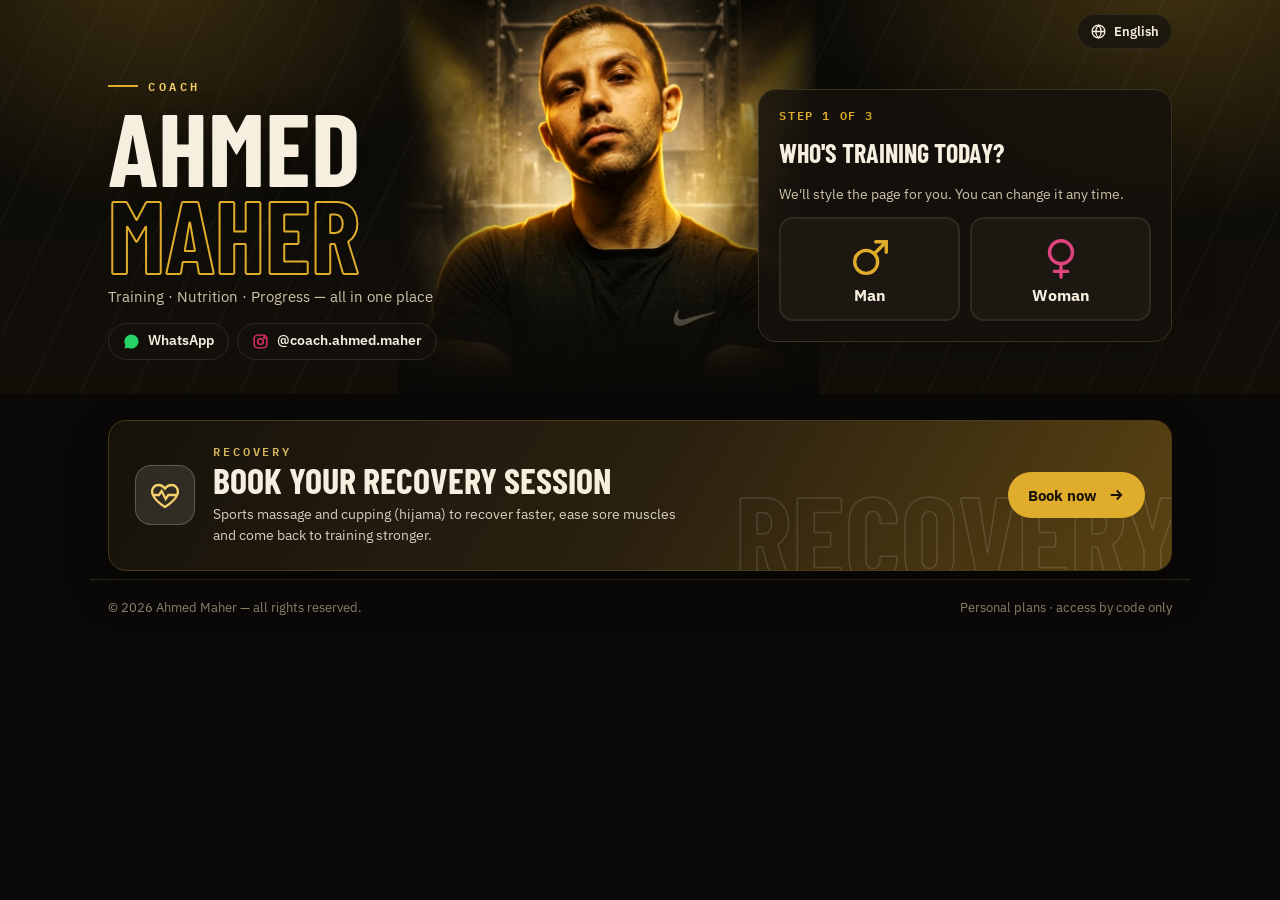
==== index.html @ c78ca532 "Add files via upload" ====
<!DOCTYPE html>
<html lang="en" data-g="m">
<head>
<meta charset="utf-8">
<meta name="viewport" content="width=device-width, initial-scale=1">
<meta name="robots" content="noindex, nofollow">
<meta name="theme-color" content="#0a0907">
<title>Coach Ahmed Maher</title>
<link rel="icon" type="image/png" href="assets/favicon.png">
<link rel="apple-touch-icon" href="assets/apple-touch-icon.png">
<link rel="preconnect" href="https://fonts.googleapis.com">
<link rel="preconnect" href="https://fonts.gstatic.com" crossorigin>
<link href="https://fonts.googleapis.com/css2?family=Barlow+Condensed:wght@600;700&family=IBM+Plex+Sans:wght@400;500;600;700&family=IBM+Plex+Mono:wght@500;600&family=IBM+Plex+Sans+Arabic:wght@400;600;700&family=Noto+Sans+Devanagari:wght@400;600;700&family=Poppins:wght@400;500;600;700;800&family=Noto+Naskh+Arabic:wght@400;600;700&family=Noto+Sans+Malayalam:wght@400;600;700&display=swap" rel="stylesheet">
<link rel="stylesheet" href="assets/style.css?v=13">
<link rel="stylesheet" href="assets/langs.css?v=13">
<link rel="stylesheet" href="assets/hub.css?v=13">
<script>try{var g=localStorage.getItem("amw-g");if(g)document.documentElement.dataset.g=g;}catch(e){}</script>
</head>
<body>
<section class="band">
  <div class="coachpic" aria-hidden="true"><img src="images/coach.jpg" alt="" draggable="false"></div>
  <div class="bar-top">
    <div class="pills"></div>
    <div class="langwrap">
      <button type="button" class="pill" id="globe" aria-haspopup="true" aria-expanded="false" aria-controls="langmenu">
        <svg width="17" height="17" viewBox="0 0 24 24" fill="none" stroke="currentColor" stroke-width="1.8" aria-hidden="true"><circle cx="12" cy="12" r="9"/><path d="M3 12h18M12 3c2.6 2.6 3.9 5.6 3.9 9s-1.3 6.4-3.9 9c-2.6-2.6-3.9-5.6-3.9-9S9.4 5.6 12 3Z"/></svg>
        <span id="langname">English</span>
      </button>
      <div class="langmenu" id="langmenu" role="menu" hidden></div>
    </div>
  </div>
  <div class="band-in">
    <div>
      <span class="role" data-i="role">Coach</span>
      <h1 class="word" dir="ltr"><span class="solid">AHMED</span><span class="outline">MAHER</span></h1>
      <p class="tagline" data-i="tagline"></p>
      <div class="contact" id="contact"></div>
    </div>
    <div class="panel">
      <!-- step 1: man / woman -->
      <div class="step" id="st1">
        <span class="stepno" data-i="s1">Step 1 of 3</span>
        <h2 data-i="chooseTitle">Who's training today?</h2>
        <p data-i="chooseSub"></p>
        <div class="gpick">
          <button type="button" class="gbtn m" data-gender="m" aria-pressed="false">
            <svg viewBox="0 0 48 48" fill="none" stroke="currentColor" stroke-width="3.5" stroke-linecap="round" aria-hidden="true"><circle cx="20" cy="28" r="12"/><path d="M29 19 41 7M30 7h11v11"/></svg>
            <span data-i="man">Man</span></button>
          <button type="button" class="gbtn f" data-gender="f" aria-pressed="false">
            <svg viewBox="0 0 48 48" fill="none" stroke="currentColor" stroke-width="3.5" stroke-linecap="round" aria-hidden="true"><circle cx="24" cy="18" r="12"/><path d="M24 30v14M17 38h14"/></svg>
            <span data-i="woman">Woman</span></button>
        </div>
      </div>
      <!-- step 2: workout / nutrition / report -->
      <div class="step" id="st2">
        <div class="stephead"><span class="stepno" data-i="s2">Step 2 of 3</span><button type="button" class="chg" data-back="st1"><span class="gi"></span><span class="gn"></span> · <span data-i="change">Change</span></button></div>
        <h2 data-i="pickTitle">What do you want to open?</h2>
        <p data-i="pickSub"></p>
        <div class="secs">
          <button type="button" class="sec sw" data-sec="w">
            <span class="sico" aria-hidden="true"><svg viewBox="0 0 48 48" fill="none" stroke="currentColor" stroke-width="3.4" stroke-linecap="round"><path d="M6 18v12M12 13v22M36 13v22M42 18v12M12 24h24"/></svg></span>
            <span class="stx"><b data-i="secW">My workout</b><small data-i="secWs"></small></span><span class="sarr" aria-hidden="true">›</span></button>
          <button type="button" class="sec sn" data-sec="n">
            <span class="sico" aria-hidden="true"><svg viewBox="0 0 48 48" fill="none" stroke="currentColor" stroke-width="3.2" stroke-linecap="round" stroke-linejoin="round"><path d="M24 14c-6-6-16-2-16 8 0 10 8 20 16 20s16-10 16-20c0-10-10-14-16-8Z"/><path d="M24 14c0-4 2-7 6-8"/></svg></span>
            <span class="stx"><b data-i="secN">My nutrition</b><small data-i="secNs"></small></span><span class="sarr" aria-hidden="true">›</span></button>
          <button type="button" class="sec sr" data-sec="r">
            <span class="sico" aria-hidden="true"><svg viewBox="0 0 48 48" fill="none" stroke="currentColor" stroke-width="3.4" stroke-linecap="round" stroke-linejoin="round"><path d="M8 40h32"/><path d="M12 34V24M20 34V18M28 34V26M36 34V12"/></svg></span>
            <span class="stx"><b data-i="secR">My report</b><small data-i="secRs"></small></span><span class="sarr" aria-hidden="true">›</span></button>
        </div>
      </div>
      <!-- step 3: code -->
      <form class="step" id="st3" autocomplete="off">
        <div class="stephead"><span class="stepno" data-i="s3">Step 3 of 3</span><button type="button" class="chg" data-back="st2"><span id="secname"></span> · <span data-i="change">Change</span></button></div>
        <h2 data-i="codeTitle">Your code</h2>
        <p data-i="codeSub"></p>
        <label for="code" style="position:absolute;left:-9999px" data-i="codeLabel">Client code</label>
        <div class="search" dir="ltr">
          <svg width="20" height="20" viewBox="0 0 24 24" fill="none" stroke="#7b8592" stroke-width="2" style="align-self:center;margin-left:8px" aria-hidden="true"><circle cx="11" cy="11" r="7"/><path d="m20 20-3.5-3.5"/></svg>
          <input id="code" placeholder="e.g. HIBA-7K4Q2M" maxlength="40" spellcheck="false" autocapitalize="characters">
          <button type="submit" id="go"><svg width="16" height="16" viewBox="0 0 24 24" fill="none" stroke="currentColor" stroke-width="2.6" aria-hidden="true"><path d="M5 12h14M13 6l6 6-6 6"/></svg><span data-i="open">Open</span></button>
        </div>
        <div class="msg" id="msg" role="status" aria-live="polite"></div>
        <button type="button" class="linkbtn" id="other" hidden data-i="signOut">Use another code</button>
        <div class="legal"><svg width="15" height="15" viewBox="0 0 24 24" fill="none" stroke="currentColor" stroke-width="2" aria-hidden="true" style="flex:none;margin-top:1px"><rect x="4" y="10" width="16" height="11" rx="2"/><path d="M8 10V7a4 4 0 0 1 8 0v3"/></svg><span id="legal"></span></div>
      </form>
    </div>
  </div>
</section>

<section class="adwrap">
  <a class="ad" id="ad" target="_blank" rel="noopener">
    <span class="ad-bg" aria-hidden="true">RECOVERY</span>
    <span class="ad-icon" aria-hidden="true"><svg width="32" height="32" viewBox="0 0 24 24" fill="none" stroke="currentColor" stroke-width="1.7"><path d="M12 21s-7.5-4.6-9.3-9.4C1.4 8 3.6 4.5 7.2 4.5c2 0 3.6 1.1 4.8 2.7 1.2-1.6 2.8-2.7 4.8-2.7 3.6 0 5.8 3.5 4.5 7.1C19.5 16.4 12 21 12 21Z"/><path d="M3.5 12h4l2-3 3 6 2-3h6"/></svg></span>
    <span class="ad-text"><span class="ad-eyebrow" data-i="adEyebrow">Recovery</span><span class="ad-title" data-i="adTitle">Book your recovery session</span><span class="ad-sub" data-i="adText"></span></span>
    <span class="ad-btn"><span data-i="adBtn">Book now</span><svg class="arr" width="18" height="18" viewBox="0 0 24 24" fill="none" stroke="currentColor" stroke-width="2.4" aria-hidden="true"><path d="M5 12h14M13 6l6 6-6 6"/></svg></span>
  </a>
</section>

<footer class="sitefoot"><span id="copy"></span><span data-i="foot2"></span></footer>

<script src="assets/config.js?v=13"></script>
<script src="assets/i18n.js?v=13"></script>
<script src="assets/i18n-more.js?v=13"></script>
<script src="assets/hub-i18n.js?v=13"></script>
<script src="nutrition/data/clients.enc.js?v=13"></script>
<script src="assets/hub.js?v=13"></script>
</body>
</html>
---- assets/style.css ----
/* Layout idea: phone-first gym companion. Two committed visual worlds chosen by the client:
   "m" = night-gym steel with an electric accent, "f" = soft blush with rose and lavender. */
[hidden]{display:none!important}
:root,[data-g="m"]{
  color-scheme: dark;
  --bg:#0a0907; --bg2:#100e0a; --card:#15120d; --card2:#1c1811; --ink:#f6efdf; --ink2:#cdc2a8; --muted:#948a72; --line:#2f2a1f;
  --accent:#e0ac2b; --accent2:#f5d06a; --accent-ink:#1a1305; --soft:#2a2213; --good:#4cc77e; --bad:#ff6b5e;
  --muscle:#f1b62d; --muscle2:#ffd979; --sil:#241f16; --silline:#3d3526;
  --radius:14px; --display:"Barlow Condensed","IBM Plex Sans Arabic","Noto Sans Devanagari","Arial Narrow",sans-serif;
  --body:"IBM Plex Sans","IBM Plex Sans Arabic","Noto Sans Devanagari",system-ui,sans-serif; --dispw:700; --disptr:uppercase;
  --hero:radial-gradient(520px 420px at 12% -12%,rgba(240,182,45,.22) 0%,transparent 62%),radial-gradient(620px 460px at 92% -14%,rgba(240,182,45,.26) 0%,transparent 60%),linear-gradient(180deg,#0b0a07,#120f09);
}
[data-g="f"]{
  color-scheme: light;
  --bg:#fff6f8; --bg2:#ffeef3; --card:#ffffff; --card2:#fff4f7; --ink:#3a1730; --ink2:#6e4a61; --muted:#9a7a8e; --line:#f3d9e3;
  --accent:#e0447f; --accent2:#8f63ec; --accent-ink:#fff; --soft:#fde6ee; --good:#1f9d5b; --bad:#d9364f;
  --muscle:#ec4f8b; --muscle2:#b48cff; --sil:#f6dfe8; --silline:#eac3d3;
  --radius:22px; --display:"Poppins","IBM Plex Sans Arabic","Noto Sans Devanagari",sans-serif;
  --body:"Poppins","IBM Plex Sans Arabic","Noto Sans Devanagari",system-ui,sans-serif; --dispw:700; --disptr:none;
  --hero:radial-gradient(700px 360px at 92% -20%,#ffd1e2 0%,transparent 62%),radial-gradient(600px 300px at 0% 120%,#e9dcff 0%,transparent 60%),linear-gradient(180deg,#fff0f5,#fff7fa);
}
*{box-sizing:border-box}
html,body{margin:0}
body{background:var(--bg);color:var(--ink);font:15px/1.5 var(--body);-webkit-font-smoothing:antialiased;-webkit-user-select:none;user-select:none;-webkit-touch-callout:none;transition:background .3s,color .3s}
input{-webkit-user-select:text;user-select:text}
h1,h2,h3{font-family:var(--display);margin:0;text-wrap:balance}
button{font-family:inherit}
button:focus-visible,a:focus-visible,input:focus-visible{outline:2px solid var(--accent);outline-offset:2px}
html[lang="ar"] body{font-family:"IBM Plex Sans Arabic",var(--body)}
html[lang="hi"] body{font-family:"Noto Sans Devanagari",var(--body)}
html[lang="ar"] h1:not(.word),html[lang="ar"] h2,html[lang="ar"] h3{font-family:"IBM Plex Sans Arabic",sans-serif;text-transform:none}
html[lang="hi"] h1:not(.word),html[lang="hi"] h2,html[lang="hi"] h3{font-family:"Noto Sans Devanagari",sans-serif;text-transform:none}
@media print{body *{display:none!important}}

/* ---------- top band ---------- */
.band{background:var(--hero);position:relative;overflow:hidden}
[data-g="m"] .band::before{content:"";position:absolute;inset:0;background:repeating-linear-gradient(115deg,transparent 0 46px,rgba(255,255,255,.025) 46px 48px);pointer-events:none}
[data-g="f"] .band::before{content:"";position:absolute;inset:0;background-image:radial-gradient(circle at 1px 1px,rgba(224,68,127,.12) 1.2px,transparent 0);background-size:22px 22px;pointer-events:none}
.bar-top{position:relative;max-width:1100px;margin:0 auto;padding:14px 18px 0;display:flex;justify-content:space-between;align-items:center;gap:10px;z-index:30}
.pills{display:flex;gap:8px;align-items:center}
.pill{display:inline-flex;align-items:center;gap:7px;border:1px solid var(--line);background:color-mix(in srgb,var(--card) 70%,transparent);color:var(--ink);border-radius:999px;padding:8px 12px;font:600 13px/1 var(--body);cursor:pointer}
.langwrap{position:relative}
.langmenu{position:absolute;inset-inline-end:0;top:calc(100% + 8px);min-width:170px;background:var(--card);border:1px solid var(--line);border-radius:12px;box-shadow:0 14px 40px rgba(0,0,0,.25);padding:6px;display:grid;gap:2px}
.langmenu button{border:0;background:transparent;text-align:start;padding:10px 12px;border-radius:8px;font:500 15px/1.2 var(--body);color:var(--ink);cursor:pointer}
.langmenu button:hover,.langmenu button:focus-visible{background:var(--soft);outline:none}
.langmenu button[aria-checked="true"]{color:var(--accent);font-weight:700}
.band-in{position:relative;max-width:1100px;margin:0 auto;padding:22px 18px 34px;display:grid;grid-template-columns:1fr 1fr;gap:30px;align-items:center}
.band-in>*{min-width:0}
.role{display:inline-flex;align-items:center;gap:10px;font:600 12px/1 "IBM Plex Mono",monospace;letter-spacing:.3em;text-transform:uppercase;color:var(--accent)}
.role::before{content:"";width:30px;height:2px;background:var(--accent)}
.word{font-family:"Barlow Condensed","Arial Narrow",sans-serif;font-weight:700;line-height:.84;text-transform:uppercase;font-size:clamp(58px,10vw,118px);margin:8px 0 10px}
[data-g="f"] .word{font-family:"Poppins",sans-serif;font-weight:800;line-height:.9;font-size:clamp(46px,8vw,96px);letter-spacing:-.02em}
.word .solid{display:block;color:var(--ink)}
.word .outline{display:block;color:transparent;-webkit-text-stroke:2px var(--accent)}
[data-g="f"] .word .outline{-webkit-text-stroke:0;background:linear-gradient(90deg,var(--accent),var(--accent2));-webkit-background-clip:text;background-clip:text}
.tagline{color:var(--ink2);margin:0 0 14px;max-width:40ch}
.contact{display:flex;flex-wrap:wrap;gap:8px}
.contact a{display:inline-flex;align-items:center;gap:8px;padding:9px 14px;border-radius:999px;text-decoration:none;font:600 13.5px/1 var(--body);color:var(--ink);border:1px solid var(--line);background:color-mix(in srgb,var(--card) 60%,transparent)}
.contact .wa svg{color:#25d366}.contact .ig svg{color:#e1306c}

/* ---------- panel: gender (step 1) then code (step 2) ---------- */
.panel{background:color-mix(in srgb,var(--card) 88%,transparent);border:1px solid var(--line);border-radius:calc(var(--radius) + 4px);padding:20px;display:grid;gap:12px;grid-template-columns:minmax(0,1fr);box-shadow:0 18px 50px rgba(0,0,0,.12);backdrop-filter:blur(6px)}
.panel h2{font-size:26px;font-weight:var(--dispw);text-transform:var(--disptr)}
.panel p{margin:0;color:var(--ink2);font-size:14px}
.step{display:none}.step.on{display:grid;gap:12px}
.stepno{font:600 11.5px/1 "IBM Plex Mono",monospace;letter-spacing:.14em;text-transform:uppercase;color:var(--accent)}
html[lang="ar"] .stepno,html[lang="hi"] .stepno{letter-spacing:0;font-family:inherit}
.stephead{display:flex;justify-content:space-between;align-items:center;gap:8px;flex-wrap:wrap}
.chg{display:inline-flex;align-items:center;gap:6px;border:1px solid var(--line);background:var(--card2);color:var(--ink);border-radius:999px;padding:6px 11px;font:600 12.5px/1 var(--body);cursor:pointer}
.chg svg{color:var(--accent)}
.gpick{display:grid;grid-template-columns:1fr 1fr;gap:10px}
.gbtn{display:grid;justify-items:center;gap:6px;padding:16px 10px;border-radius:var(--radius);border:2px solid var(--line);background:var(--card2);color:var(--ink);font:700 16px/1 var(--body);cursor:pointer;transition:transform .15s,border-color .15s}
.gbtn svg{width:46px;height:46px}
.gbtn:hover{transform:translateY(-2px)}
.gbtn[aria-pressed="true"]{border-color:var(--accent);background:var(--soft)}
.gbtn.m svg{color:#e0ac2b}.gbtn.f svg{color:#e0447f}
.search{display:flex;gap:8px;background:#fff;border-radius:12px;padding:6px;box-shadow:0 8px 24px rgba(0,0,0,.15);border:1px solid var(--line)}
.search input{flex:1;min-width:0;width:100%;border:0;outline:0;font:600 18px/1 "IBM Plex Mono",monospace;letter-spacing:.1em;text-transform:uppercase;padding:12px;color:#14111a;background:transparent}
.search input::placeholder{color:#9aa4b2;letter-spacing:.04em;font-weight:500;text-transform:none;font-family:var(--body);font-size:15px}
.search button{border:0;border-radius:9px;background:var(--accent);color:var(--accent-ink);font:700 15px/1 var(--body);padding:0 18px;cursor:pointer;display:inline-flex;align-items:center;gap:8px;white-space:nowrap}
[data-g="f"] .search button{background:linear-gradient(90deg,var(--accent),var(--accent2));border-radius:999px}
[data-g="f"] .search{border-radius:999px}
.search button[disabled]{opacity:.7}
.msg{min-height:20px;font-size:13.5px;color:var(--bad)}
.msg.ok{color:var(--good)}
.legal{display:flex;gap:10px;font-size:12px;color:var(--muted);border-top:1px dashed var(--line);padding-top:10px}

/* ---------- anatomy ---------- */
.anat{display:block;height:auto;overflow:visible}
.anat .sil path,.anat .sil circle{fill:var(--sil);stroke:var(--silline);stroke-width:1.2}
.anat .mz path,.anat .mz rect,.anat .mz ellipse{fill:color-mix(in srgb,var(--silline) 70%,var(--sil));stroke:var(--bg);stroke-width:1.4}
.anat .mz.on path,.anat .mz.on rect,.anat .mz.on ellipse{fill:var(--muscle);filter:drop-shadow(0 0 6px color-mix(in srgb,var(--muscle) 55%,transparent))}
.anat .vlab{font:700 9px/1 "IBM Plex Mono",monospace;letter-spacing:.2em;fill:var(--muted);text-anchor:middle}
.anat.lg .mz.on path,.anat.lg .mz.on rect,.anat.lg .mz.on ellipse{animation:pulse 2.4s ease-in-out infinite}
@keyframes pulse{0%,100%{opacity:1}50%{opacity:.7}}
@media (prefers-reduced-motion:reduce){.anat .mz.on path,.anat .mz.on rect,.anat .mz.on ellipse{animation:none}}

/* ---------- workout ---------- */
.wwrap{max-width:760px;margin:0 auto;padding:18px 16px 60px;display:grid;gap:14px}
.wtop{display:flex}
.ghost{border:1px solid var(--line);background:var(--card);color:var(--ink);border-radius:999px;padding:8px 14px;font:600 13px/1 var(--body);cursor:pointer}
.whero{background:var(--hero);border:1px solid var(--line);border-radius:calc(var(--radius) + 4px);padding:20px;display:grid;grid-template-columns:1.2fr 1fr;gap:12px;align-items:center;overflow:hidden}
.eyebrow{font:600 12px/1 "IBM Plex Mono",monospace;letter-spacing:.16em;text-transform:uppercase;color:var(--accent)}
html[lang="ar"] .eyebrow,html[lang="hi"] .eyebrow,html[lang="ar"] .role,html[lang="hi"] .role{letter-spacing:.02em;font-family:inherit}
.whero h1{font-size:clamp(40px,8vw,64px);font-weight:var(--dispw);text-transform:var(--disptr);line-height:.95;margin:8px 0 6px}
[data-g="f"] .whero h1{background:linear-gradient(90deg,var(--accent),var(--accent2));-webkit-background-clip:text;background-clip:text;color:transparent}
.wsub{margin:0 0 10px;color:var(--ink2)}
.tg{display:grid;gap:6px}.tg>span{font-size:12px;color:var(--muted);font-weight:600}
.chips{display:flex;flex-wrap:wrap;gap:6px}
.mchip{font:600 12px/1 var(--body);padding:6px 10px;border-radius:999px;background:color-mix(in srgb,var(--muscle) 16%,transparent);color:var(--muscle);border:1px solid color-mix(in srgb,var(--muscle) 35%,transparent)}
[data-g="m"] .mchip{color:#f5d06a}
.whero-fig{display:flex;justify-content:center;gap:2px}
.whero-fig .anat{width:104px}
.prog{position:sticky;top:0;z-index:15;background:color-mix(in srgb,var(--bg) 92%,transparent);backdrop-filter:blur(8px);padding:10px 2px;display:grid;gap:6px}
.prog .bar{height:10px;border-radius:99px;background:var(--line);overflow:hidden}
.prog .bar i{display:block;height:100%;width:0;border-radius:99px;background:linear-gradient(90deg,var(--accent),var(--accent2));transition:width .3s}
.prog span{font:600 13px/1 var(--body);color:var(--ink2)}
.prog.full span{color:var(--good)}
.warm{display:flex;gap:12px;align-items:flex-start;background:var(--card);border:1px solid var(--line);border-radius:var(--radius);padding:14px 16px}
.warm h3{font-size:19px}.warm p{margin:2px 0 0;color:var(--ink2);font-size:14px}
.wic{font-size:26px;line-height:1}
.exlist{display:grid;gap:14px}
.ex{background:var(--card);border:1px solid var(--line);border-radius:var(--radius);padding:16px;display:grid;gap:12px;position:relative;overflow:hidden}
[data-g="f"] .ex{box-shadow:0 10px 30px rgba(224,68,127,.08)}
.ex.corecard{border-color:color-mix(in srgb,var(--accent2) 45%,var(--line))}
.exhead{display:grid;grid-template-columns:auto 1fr auto;gap:12px;align-items:center}
.exnum{font:700 40px/1 var(--display);color:transparent;-webkit-text-stroke:1.5px var(--accent);min-width:48px}
[data-g="f"] .exnum{-webkit-text-stroke:0;color:var(--accent);opacity:.9;font-size:34px}
.exkind{font:600 11px/1 "IBM Plex Mono",monospace;letter-spacing:.14em;text-transform:uppercase;color:var(--muted)}
html[lang="ar"] .exkind,html[lang="hi"] .exkind{letter-spacing:0;font-family:inherit}
.ex h3{font-size:22px;font-weight:var(--dispw);text-transform:var(--disptr);margin:4px 0 6px;line-height:1.1}
[data-g="f"] .ex h3{font-size:19px}
.exfig{display:flex;gap:0}
.exfig .anat{width:42px}
.badges{display:flex;flex-wrap:wrap;gap:8px;align-items:center}
.bd{display:inline-flex;align-items:baseline;gap:6px;background:var(--card2);border:1px solid var(--line);border-radius:10px;padding:7px 10px;font-size:12.5px;color:var(--ink2)}
.bd b{font:700 17px/1 var(--display);color:var(--ink)}
.vid{display:inline-flex;align-items:center;gap:6px;text-decoration:none;font:700 13px/1 var(--body);color:var(--ink);background:var(--card2);border:1px solid var(--line);border-radius:10px;padding:7px 12px;margin-inline-start:auto}
.cue{margin:0;font-size:13.5px;color:var(--ink2);border-inline-start:3px solid var(--accent);padding-inline-start:10px}
.lastline{margin:0;font-size:13px;color:var(--muted)}
.lastline b{color:var(--accent);font-weight:700}
.sets{display:grid;gap:8px}
.srow{display:grid;grid-template-columns:28px 1fr auto 1fr 44px;gap:8px;align-items:center;padding:6px;border-radius:12px;background:var(--card2);border:1px solid transparent;transition:background .2s,border-color .2s}
.srow.done{border-color:color-mix(in srgb,var(--good) 55%,transparent);background:color-mix(in srgb,var(--good) 10%,var(--card2))}
.sn{font:700 15px/1 var(--display);color:var(--muted);text-align:center}
.fld{display:flex;align-items:center;gap:6px;background:var(--card);border:1px solid var(--line);border-radius:10px;padding:0 10px}
.fld input{width:100%;min-width:0;border:0;outline:0;background:transparent;color:var(--ink);font:700 18px/1 var(--body);padding:10px 0;text-align:center}
.fld input::placeholder{color:var(--muted);font-weight:500;opacity:.8}
.fld em{font-style:normal;font-size:11.5px;color:var(--muted)}
.x{color:var(--muted)}
.tick{width:44px;height:44px;border-radius:12px;border:2px solid var(--line);background:var(--card);color:transparent;cursor:pointer;display:grid;place-items:center;transition:all .15s}
.tick[aria-pressed="true"]{background:var(--good);border-color:var(--good);color:#fff}
.exfoot{display:flex;justify-content:space-between;align-items:center;gap:8px;flex-wrap:wrap}
.restbtn{border:1px dashed var(--line);background:transparent;color:var(--ink2);border-radius:999px;padding:7px 12px;font:600 13px/1 var(--body);cursor:pointer}
.cmp{font:700 13px/1 var(--body)}.cmp.up{color:var(--good)}.cmp.down{color:var(--bad)}.cmp.eq{color:var(--muted)}
.cardio{position:relative;overflow:hidden;border-radius:var(--radius);padding:18px;display:grid;gap:12px;color:#fff;background:linear-gradient(120deg,#1b160c,#3a2c0f 55%,#c8951f 140%);border:1px solid #4a3a16}
[data-g="f"] .cardio{background:linear-gradient(120deg,#e0447f,#8f63ec)}
.cardio .exkind{color:rgba(255,255,255,.75)}
.cardio h3{font-size:24px;text-transform:var(--disptr)}
.cdhead{display:flex;justify-content:space-between;align-items:center;gap:10px}
.cdstats{display:flex;gap:10px;flex-wrap:wrap;position:relative;z-index:1}
.cdstats div{background:rgba(255,255,255,.14);border:1px solid rgba(255,255,255,.22);border-radius:12px;padding:10px 14px;display:grid;min-width:92px}
.cdstats b{font:700 32px/1 "Barlow Condensed",sans-serif}
.cdstats span{font-size:12px;opacity:.85}.cdstats em{font-style:normal;font-size:11px;opacity:.7;text-transform:uppercase;letter-spacing:.08em}
.tread{position:absolute;inset-inline-end:14px;bottom:10px;width:120px;color:rgba(255,255,255,.22);opacity:.6}
.tick.big{flex:none;width:52px;height:52px;border-color:rgba(255,255,255,.5);background:rgba(255,255,255,.12)}
.cardio.done{outline:3px solid var(--good)}
.cnotes{background:var(--card);border:1px solid var(--line);border-radius:var(--radius);padding:14px 16px}
.cnotes ul{margin:6px 0 0;padding-inline-start:18px;color:var(--ink2)}
.savebar{display:grid;gap:8px}
.savebtn{border:0;border-radius:14px;padding:16px;font:700 17px/1 var(--body);color:var(--accent-ink);background:linear-gradient(90deg,var(--accent),var(--accent2));cursor:pointer;box-shadow:0 12px 28px color-mix(in srgb,var(--accent) 35%,transparent)}
[data-g="f"] .savebtn{border-radius:999px}
.smsg{margin:0;text-align:center;font-size:13.5px;color:var(--muted)}.smsg.ok{color:var(--good);font-weight:600}
.devnote{margin:0;text-align:center;font-size:12px;color:var(--muted)}
.hist{background:var(--card);border:1px solid var(--line);border-radius:var(--radius);padding:14px 16px}
.hist h3{font-size:18px}.hist ul{list-style:none;margin:8px 0 0;padding:0;display:grid;gap:6px}
.hist li{display:flex;justify-content:space-between;font-size:14px;border-bottom:1px solid var(--line);padding-bottom:6px;color:var(--ink2)}
.hist p{margin:6px 0 0;color:var(--muted);font-size:13.5px}
#restpill{position:fixed;left:50%;bottom:18px;transform:translateX(-50%);z-index:40;display:flex;align-items:center;gap:12px;padding:10px 12px 10px 16px;border-radius:999px;color:var(--accent-ink);
  background:conic-gradient(var(--accent2) var(--p,0%),var(--accent) 0);box-shadow:0 12px 30px rgba(0,0,0,.3);font:600 14px/1 var(--body)}
#restpill b{font:700 24px/1 "Barlow Condensed",sans-serif;min-width:52px;text-align:center}
#restpill button{border:0;background:rgba(255,255,255,.22);color:#fff;border-radius:999px;padding:7px 12px;font:700 12.5px/1 var(--body);cursor:pointer}
#restpill.ding{animation:ding .4s ease-in-out 3}
@keyframes ding{50%{transform:translateX(-50%) scale(1.08)}}
body.party .savebtn{animation:pop .5s 2}
@keyframes pop{50%{transform:scale(1.04)}}
.sitefoot{max-width:1100px;margin:0 auto;padding:18px;display:flex;flex-wrap:wrap;justify-content:space-between;gap:8px;color:var(--muted);font-size:12.5px;border-top:1px solid var(--line)}
body.inwork .band-in{display:none}

@media (max-width:820px){.band-in{grid-template-columns:1fr}.whero{grid-template-columns:1fr}.whero-fig .anat{width:110px}}
@media (max-width:420px){.srow{grid-template-columns:22px 1fr auto 1fr 40px;gap:6px}.tick{width:40px;height:40px}.fld{padding:0 6px}.fld em{display:none}.search button span{display:none}.exfig .anat{width:36px}}
.daytabs{display:grid;grid-template-columns:repeat(auto-fit,minmax(66px,1fr));gap:6px;scroll-margin-top:8px}
.dtab{display:grid;gap:4px;align-content:start;text-align:center;min-width:0;padding:10px 6px;border-radius:12px;border:2px solid var(--line);background:var(--card);color:var(--ink);cursor:pointer;font-family:var(--body)}
.dtab b{font:700 15px/1 var(--display);text-transform:var(--disptr)}
.dtab small{font-size:11px;line-height:1.25;color:var(--muted)}
.dtab.on{border-color:var(--accent);background:var(--soft)}
.dtab.on small{color:var(--accent)}
[data-g="f"] .dtab{border-radius:16px}
.restnote{margin:-4px 0 0;font-size:12.5px;color:var(--muted)}
.planline{margin:0;font-size:13px;color:var(--muted)}
.planline b{color:var(--ink);font-weight:700}
.vid.pho{cursor:pointer;font-family:var(--body);margin-inline-start:auto}
.vid.pho + .vid{margin-inline-start:0}
.vid.pho svg{color:var(--accent)}
#lightbox{position:fixed;inset:0;z-index:60;background:rgba(5,8,14,.86);display:grid;place-items:center;padding:16px;backdrop-filter:blur(4px)}
.lbin{width:min(560px,100%);max-height:100%;display:grid;grid-template-rows:auto 1fr;gap:10px}
.lbhead{display:flex;justify-content:space-between;align-items:center;gap:10px;color:#fff;font-size:15px}
.lbclose{border:0;width:40px;height:40px;border-radius:50%;background:rgba(255,255,255,.16);color:#fff;font-size:18px;cursor:pointer}
.lbimgs{display:flex;gap:10px;overflow-x:auto;scroll-snap-type:x mandatory;max-height:calc(100vh - 110px)}
.lbimgs img{flex:0 0 100%;max-width:100%;max-height:calc(100vh - 110px);object-fit:contain;border-radius:14px;scroll-snap-align:center;background:#000;-webkit-user-drag:none;pointer-events:none}
.wabtn{display:inline-flex;align-items:center;justify-content:center;gap:8px;border:1px solid #25d366;background:color-mix(in srgb,#25d366 12%,var(--card));color:var(--ink);border-radius:14px;padding:13px;font:700 15px/1 var(--body);cursor:pointer}
.wabtn svg{color:#25d366}
[data-g="f"] .wabtn{border-radius:999px}

/* ---------- coach photo, blended into the band (no frame) ---------- */
.coachpic{position:absolute;inset-block:0;inset-inline-start:27%;width:min(520px,37%);pointer-events:none;z-index:0}
.coachpic img{width:100%;height:100%;object-fit:cover;object-position:50% 10%;display:block;-webkit-user-drag:none;user-select:none;
  -webkit-mask-image:linear-gradient(90deg,transparent 0%,#000 28%,#000 72%,transparent 100%),linear-gradient(180deg,#000 55%,transparent 100%);
  -webkit-mask-composite:source-in;mask-image:linear-gradient(90deg,transparent 0%,#000 28%,#000 72%,transparent 100%),linear-gradient(180deg,#000 55%,transparent 100%);mask-composite:intersect}
[data-g="m"] .coachpic img{filter:saturate(1.05) contrast(1.05)}
[data-g="m"] .coachpic::after{content:"";position:absolute;inset:0;background:linear-gradient(0deg,var(--bg) 0%,transparent 28%)}
[data-g="f"] .coachpic img{filter:grayscale(1) contrast(1.08) brightness(1.08);mix-blend-mode:multiply;opacity:.55}
.bar-top,.band-in{z-index:2}
.band-in>div:first-child{position:relative}
.word{text-shadow:0 4px 30px rgba(0,0,0,.35)}
[data-g="m"] .panel{background:color-mix(in srgb,#15120d 82%,transparent);border-color:#3a3220}
[data-g="m"] .role{color:var(--accent2)}
[data-g="m"] .word .outline{-webkit-text-stroke:2px var(--accent);text-shadow:none}
[data-g="m"] .whero{border-color:#3a3220}
[data-g="m"] .ex.corecard{border-color:#5a4718}
body.inwork .coachpic{display:none}
@media (max-width:820px){
  .coachpic{inset-inline-start:auto;inset-inline-end:-8%;inset-block-start:0;inset-block-end:auto;width:66%;height:440px}
  .coachpic img{-webkit-mask-image:linear-gradient(90deg,transparent 0%,#000 32%,#000 100%),linear-gradient(180deg,#000 50%,transparent 100%);
    mask-image:linear-gradient(90deg,transparent 0%,#000 32%,#000 100%),linear-gradient(180deg,#000 50%,transparent 100%)}
  html[dir="rtl"] .coachpic img{-webkit-mask-image:linear-gradient(270deg,transparent 0%,#000 32%,#000 100%),linear-gradient(180deg,#000 50%,transparent 100%);
    mask-image:linear-gradient(270deg,transparent 0%,#000 32%,#000 100%),linear-gradient(180deg,#000 50%,transparent 100%)}
  .band-in>div:first-child{min-height:250px}
  .tagline{max-width:22ch}
}
@media (min-width:821px){
  .band-in{grid-template-columns:1.2fr .8fr}
  .coachpic{inset-inline-start:31%;width:min(470px,33%)}
  .word{font-size:clamp(58px,8.2vw,104px)}
}
---- assets/langs.css ----
/* Fonts and spacing for Urdu, Malayalam and Russian (same treatment Arabic and Hindi already get). */
html[lang="ur"] body{font-family:"Noto Naskh Arabic","IBM Plex Sans Arabic",var(--body);line-height:1.75}
html[lang="ml"] body{font-family:"Noto Sans Malayalam",var(--body)}
html[lang="ru"] body{font-family:"IBM Plex Sans",var(--body)}
html[lang="ur"] :is(h1:not(.word),h2,h3){font-family:"Noto Naskh Arabic","IBM Plex Sans Arabic",sans-serif;text-transform:none}
html[lang="ml"] :is(h1:not(.word),h2,h3){font-family:"Noto Sans Malayalam",sans-serif;text-transform:none}
html[lang="ru"] :is(h1:not(.word),h2,h3){font-family:"IBM Plex Sans",sans-serif}
html:is([lang="ur"],[lang="ml"],[lang="ru"]) :is(.stepno,.eyebrow,.role,.exkind,.ad-eyebrow,.kpi .lab,.idx){letter-spacing:0;font-family:inherit}
html:is([lang="ur"],[lang="ml"]) .ad-title{font-family:inherit;text-transform:none}
html[lang="ml"] :is(.sec b,.kpi .lab,.panel h2){word-break:break-word}
---- assets/hub.css ----
/* Main page: the section picker and the recovery banner. Uses the tokens from style.css. */
.secs{display:grid;gap:10px}
.sec{display:grid;grid-template-columns:52px 1fr auto;gap:12px;align-items:center;text-align:start;padding:14px;border-radius:var(--radius);border:2px solid var(--line);background:var(--card2);color:var(--ink);cursor:pointer;font-family:var(--body);transition:transform .15s,border-color .15s}
.sec:hover{transform:translateY(-2px);border-color:var(--accent)}
.sico{width:52px;height:52px;border-radius:14px;display:grid;place-items:center}
.sico svg{width:30px;height:30px}
.sw .sico{background:color-mix(in srgb,var(--accent) 18%,transparent);color:var(--accent)}
.sn .sico{background:color-mix(in srgb,#3fcf7f 18%,transparent);color:#3fcf7f}
.sr .sico{background:color-mix(in srgb,var(--accent2) 22%,transparent);color:var(--accent2)}
[data-g="f"] .sn .sico{color:#1f9d5b}
.stx{display:grid;gap:3px;min-width:0}
.stx b{font:700 18px/1.15 var(--body)}
.stx small{font-size:13px;color:var(--muted)}
.sarr{font-size:28px;line-height:1;color:var(--muted)}
html[dir="rtl"] .sarr{transform:scaleX(-1)}
.linkbtn{justify-self:start;border:0;background:none;color:var(--accent);font:600 13px/1 var(--body);cursor:pointer;padding:0;text-decoration:underline}

.adwrap{max-width:1100px;margin:0 auto;padding:26px 18px 8px}
.ad{position:relative;overflow:hidden;display:grid;grid-template-columns:auto 1fr auto;gap:18px;align-items:center;text-decoration:none;padding:24px 26px;border-radius:18px;isolation:isolate;transition:transform .2s}
.ad:hover{transform:translateY(-2px)}
.ad:focus-visible{outline:3px solid var(--accent);outline-offset:3px}
[data-g="m"] .ad{color:#f6efdf;background:linear-gradient(120deg,#16120a 0%,#2a2010 50%,#5a4312 100%);border:1px solid #4a3a16;box-shadow:0 18px 40px rgba(0,0,0,.4)}
[data-g="f"] .ad{color:#fff;background:linear-gradient(120deg,#e0447f,#8f63ec);box-shadow:0 18px 40px rgba(224,68,127,.25)}
.ad-bg{position:absolute;inset-inline-end:-10px;bottom:-24px;font:700 120px/1 "Barlow Condensed","Arial Narrow",sans-serif;color:transparent;-webkit-text-stroke:1.5px rgba(255,255,255,.13);z-index:-1;white-space:nowrap;pointer-events:none}
.ad-icon{width:60px;height:60px;border-radius:16px;display:grid;place-items:center;background:rgba(255,255,255,.1);border:1px solid rgba(255,255,255,.22)}
[data-g="m"] .ad-icon{color:#f5d06a}
.ad-text{display:grid;gap:4px;min-width:0}
.ad-eyebrow{font:600 12px/1 "IBM Plex Mono",monospace;letter-spacing:.24em;text-transform:uppercase;opacity:.85}
[data-g="m"] .ad-eyebrow{color:#f5d06a}
html[lang="ar"] .ad-eyebrow,html[lang="hi"] .ad-eyebrow{letter-spacing:.04em;font-family:inherit}
.ad-title{font:700 clamp(24px,3.6vw,36px)/1.08 var(--display);text-transform:var(--disptr)}
html[lang="ar"] .ad-title,html[lang="hi"] .ad-title{font-family:inherit;text-transform:none}
.ad-sub{font-size:14px;opacity:.85;max-width:58ch}
.ad-btn{display:inline-flex;align-items:center;gap:10px;font:700 15px/1 var(--body);padding:14px 20px;border-radius:999px;white-space:nowrap}
[data-g="m"] .ad-btn{background:#e0ac2b;color:#1a1305}
[data-g="f"] .ad-btn{background:#fff;color:#c23a72}
html[dir="rtl"] .arr{transform:scaleX(-1)}
@media (max-width:700px){.ad{grid-template-columns:auto 1fr;padding:20px}.ad-btn{grid-column:1/-1;justify-content:center}.ad-icon{width:50px;height:50px}.ad-bg{font-size:84px}}
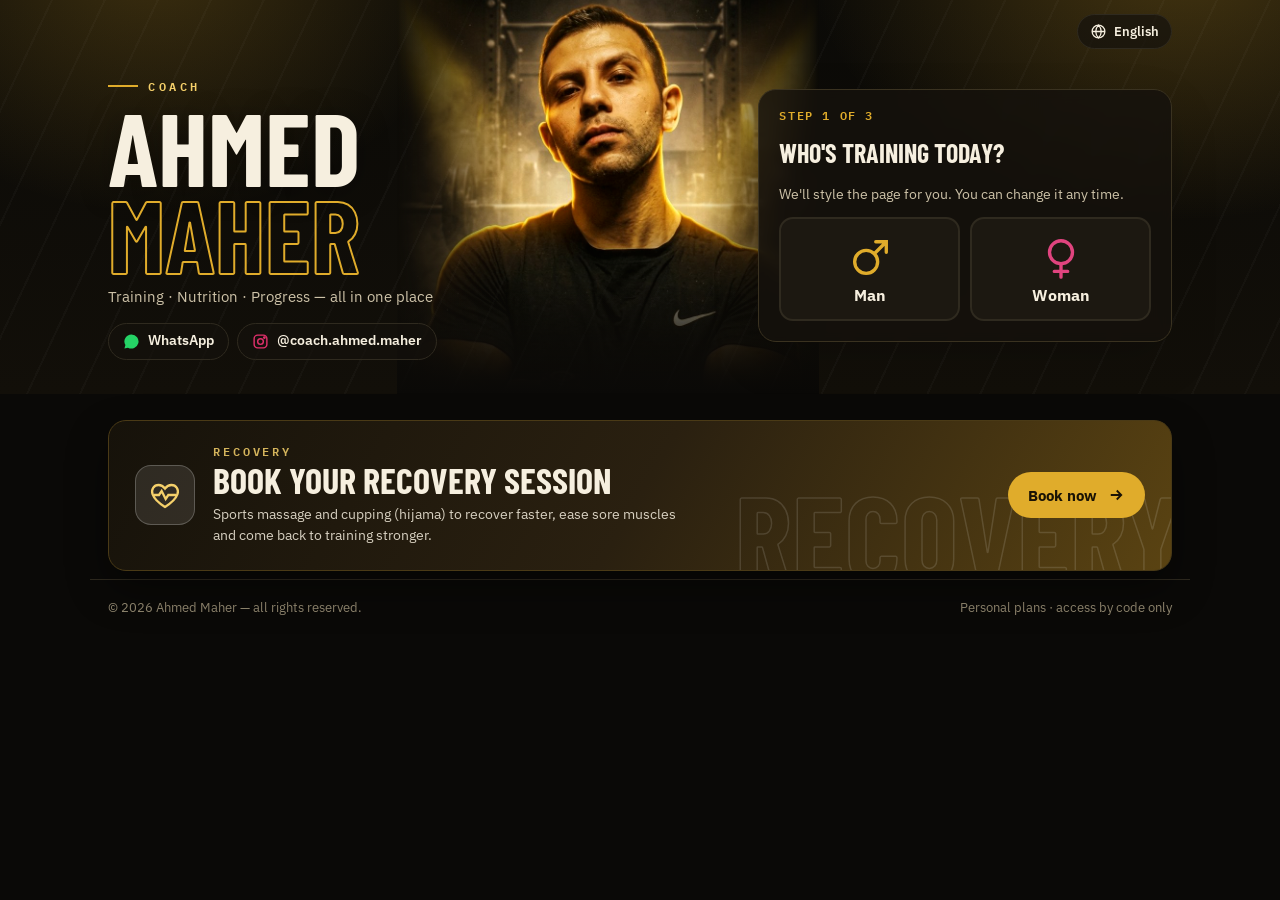
==== commit 31656fdc: "Add files via upload" ====
--- a/index.html
+++ b/index.html
@@ -11,7 +11,7 @@
 <link rel="preconnect" href="https://fonts.googleapis.com">
 <link rel="preconnect" href="https://fonts.gstatic.com" crossorigin>
 <link href="https://fonts.googleapis.com/css2?family=Barlow+Condensed:wght@600;700&family=IBM+Plex+Sans:wght@400;500;600;700&family=IBM+Plex+Mono:wght@500;600&family=IBM+Plex+Sans+Arabic:wght@400;600;700&family=Noto+Sans+Devanagari:wght@400;600;700&family=Poppins:wght@400;500;600;700;800&family=Noto+Naskh+Arabic:wght@400;600;700&family=Noto+Sans+Malayalam:wght@400;600;700&display=swap" rel="stylesheet">
-<link rel="stylesheet" href="assets/style.css?v=13">
+<link rel="stylesheet" href="assets/style.css?v=14">
 <link rel="stylesheet" href="assets/langs.css?v=13">
 <link rel="stylesheet" href="assets/hub.css?v=13">
 <script>try{var g=localStorage.getItem("amw-g");if(g)document.documentElement.dataset.g=g;}catch(e){}</script>
--- a/assets/style.css
+++ b/assets/style.css
@@ -220,7 +220,8 @@
 [data-g="m"] .coachpic img{filter:saturate(1.05) contrast(1.05)}
 [data-g="m"] .coachpic::after{content:"";position:absolute;inset:0;background:linear-gradient(0deg,var(--bg) 0%,transparent 28%)}
 [data-g="f"] .coachpic img{filter:grayscale(1) contrast(1.08) brightness(1.08);mix-blend-mode:multiply;opacity:.55}
-.bar-top,.band-in{z-index:2}
+.band-in{z-index:2}
+.bar-top{z-index:30}
 .band-in>div:first-child{position:relative}
 .word{text-shadow:0 4px 30px rgba(0,0,0,.35)}
 [data-g="m"] .panel{background:color-mix(in srgb,#15120d 82%,transparent);border-color:#3a3220}
